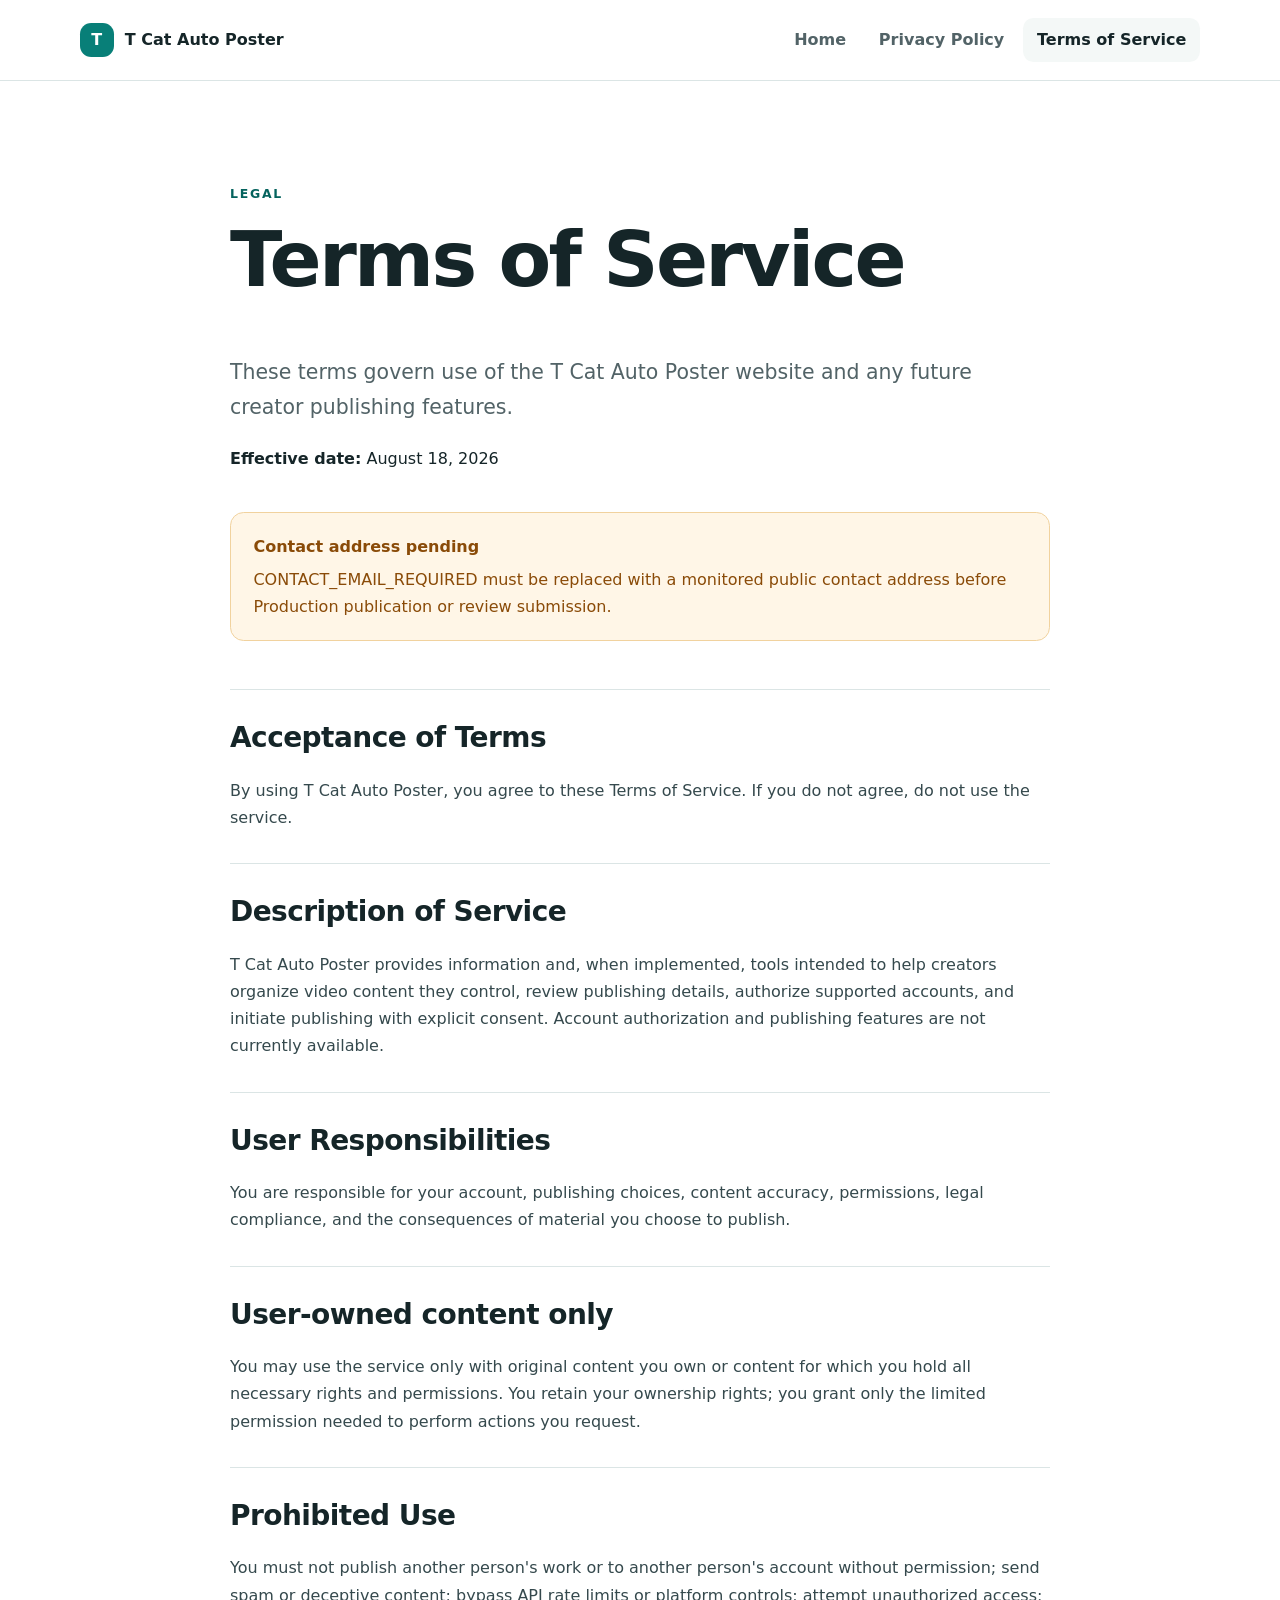
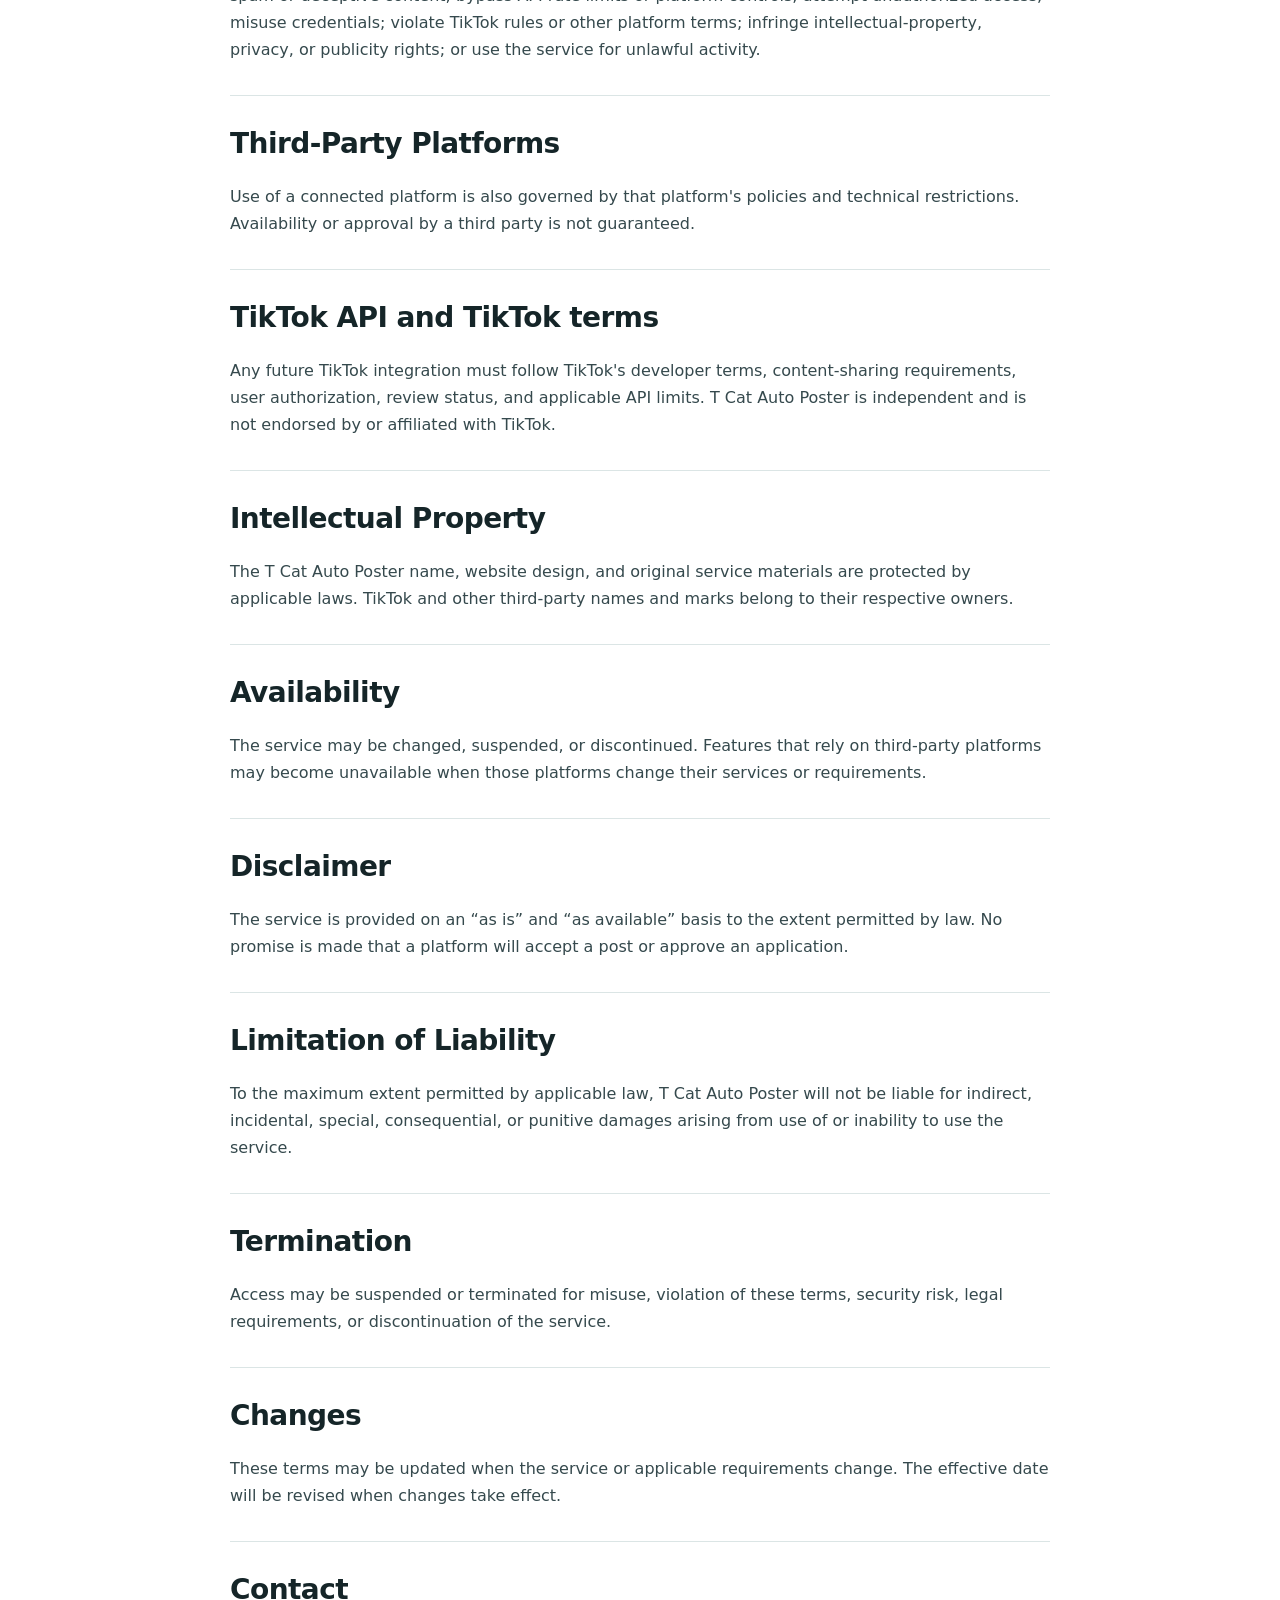
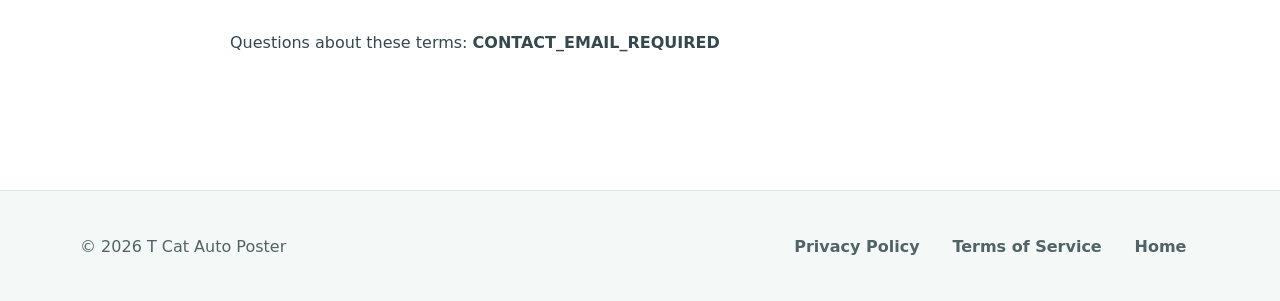
==== terms.html @ f486d616 "feat: add T Cat Auto Poster review website" ====
<!doctype html>
<html lang="en">
<head>
  <meta charset="UTF-8">
  <meta name="viewport" content="width=device-width, initial-scale=1">
  <meta name="description" content="Terms of Service for T Cat Auto Poster.">
  <title>Terms of Service | T Cat Auto Poster</title>
  <link rel="stylesheet" href="styles.css">
</head>
<body>
  <a class="skip-link" href="#main-content">Skip to content</a>
  <header class="site-header">
    <div class="shell header-inner">
      <a class="brand" href="index.html" aria-label="T Cat Auto Poster home"><span class="brand-mark" aria-hidden="true">T</span><span>T Cat Auto Poster</span></a>
      <nav aria-label="Primary navigation">
        <a href="index.html">Home</a>
        <a href="privacy.html">Privacy Policy</a>
        <a aria-current="page" href="terms.html">Terms of Service</a>
      </nav>
    </div>
  </header>

  <main id="main-content" class="legal-main">
    <div class="shell legal-layout">
      <header class="legal-intro">
        <p class="eyebrow">Legal</p>
        <h1>Terms of Service</h1>
        <p class="lead">These terms govern use of the T Cat Auto Poster website and any future creator publishing features.</p>
        <p><strong>Effective date:</strong> August 18, 2026</p>
      </header>

      <aside class="notice" role="note">
        <strong>Contact address pending</strong>
        <p>CONTACT_EMAIL_REQUIRED must be replaced with a monitored public contact address before Production publication or review submission.</p>
      </aside>

      <article class="legal-copy">
        <section><h2>Acceptance of Terms</h2><p>By using T Cat Auto Poster, you agree to these Terms of Service. If you do not agree, do not use the service.</p></section>
        <section><h2>Description of Service</h2><p>T Cat Auto Poster provides information and, when implemented, tools intended to help creators organize video content they control, review publishing details, authorize supported accounts, and initiate publishing with explicit consent. Account authorization and publishing features are not currently available.</p></section>
        <section><h2>User Responsibilities</h2><p>You are responsible for your account, publishing choices, content accuracy, permissions, legal compliance, and the consequences of material you choose to publish.</p></section>
        <section><h2>User-owned content only</h2><p>You may use the service only with original content you own or content for which you hold all necessary rights and permissions. You retain your ownership rights; you grant only the limited permission needed to perform actions you request.</p></section>
        <section><h2>Prohibited Use</h2><p>You must not publish another person's work or to another person's account without permission; send spam or deceptive content; bypass API rate limits or platform controls; attempt unauthorized access; misuse credentials; violate TikTok rules or other platform terms; infringe intellectual-property, privacy, or publicity rights; or use the service for unlawful activity.</p></section>
        <section><h2>Third-Party Platforms</h2><p>Use of a connected platform is also governed by that platform's policies and technical restrictions. Availability or approval by a third party is not guaranteed.</p></section>
        <section><h2>TikTok API and TikTok terms</h2><p>Any future TikTok integration must follow TikTok's developer terms, content-sharing requirements, user authorization, review status, and applicable API limits. T Cat Auto Poster is independent and is not endorsed by or affiliated with TikTok.</p></section>
        <section><h2>Intellectual Property</h2><p>The T Cat Auto Poster name, website design, and original service materials are protected by applicable laws. TikTok and other third-party names and marks belong to their respective owners.</p></section>
        <section><h2>Availability</h2><p>The service may be changed, suspended, or discontinued. Features that rely on third-party platforms may become unavailable when those platforms change their services or requirements.</p></section>
        <section><h2>Disclaimer</h2><p>The service is provided on an “as is” and “as available” basis to the extent permitted by law. No promise is made that a platform will accept a post or approve an application.</p></section>
        <section><h2>Limitation of Liability</h2><p>To the maximum extent permitted by applicable law, T Cat Auto Poster will not be liable for indirect, incidental, special, consequential, or punitive damages arising from use of or inability to use the service.</p></section>
        <section><h2>Termination</h2><p>Access may be suspended or terminated for misuse, violation of these terms, security risk, legal requirements, or discontinuation of the service.</p></section>
        <section><h2>Changes</h2><p>These terms may be updated when the service or applicable requirements change. The effective date will be revised when changes take effect.</p></section>
        <section><h2>Contact</h2><p>Questions about these terms: <strong>CONTACT_EMAIL_REQUIRED</strong></p></section>
      </article>
    </div>
  </main>

  <footer class="site-footer">
    <div class="shell footer-inner"><p>© 2026 T Cat Auto Poster</p><nav aria-label="Legal navigation"><a href="privacy.html">Privacy Policy</a><a href="terms.html">Terms of Service</a><a href="index.html">Home</a></nav></div>
  </footer>
</body>
</html>
---- styles.css ----
:root {
  --ink: #152528;
  --muted: #526367;
  --line: #dbe5e5;
  --surface: #f4f8f7;
  --accent: #087f78;
  --accent-dark: #05635e;
  --accent-soft: #dff3f0;
  --warning: #8a4b08;
  --warning-bg: #fff6e7;
  --radius: 1.25rem;
  --shadow: 0 24px 70px rgba(20, 51, 52, 0.1);
}

* { box-sizing: border-box; }

html { scroll-behavior: auto; }

body {
  margin: 0;
  color: var(--ink);
  background: #fff;
  font-family: Inter, ui-sans-serif, system-ui, -apple-system, BlinkMacSystemFont, "Segoe UI", sans-serif;
  font-size: 1rem;
  line-height: 1.7;
  overflow-wrap: break-word;
}

a { color: var(--accent-dark); text-underline-offset: 0.2em; }
a:hover { color: var(--accent); }
a:focus-visible { outline: 3px solid #f2b84b; outline-offset: 3px; border-radius: 0.2rem; }

h1, h2, h3, p { margin-top: 0; }
h1, h2 { letter-spacing: -0.035em; line-height: 1.12; }
h1 { max-width: 13ch; font-size: clamp(2.6rem, 7vw, 5.4rem); }
h2 { font-size: clamp(1.9rem, 4vw, 3.1rem); }

.shell { width: min(1120px, calc(100% - 3rem)); margin-inline: auto; }
.narrow { max-width: 780px; margin-inline: auto; }
.skip-link { position: fixed; left: 1rem; top: -5rem; z-index: 10; padding: 0.7rem 1rem; background: var(--ink); color: #fff; }
.skip-link:focus { top: 1rem; }

.site-header { position: relative; z-index: 2; border-bottom: 1px solid var(--line); background: rgba(255, 255, 255, 0.98); }
.header-inner, .footer-inner { min-height: 80px; display: flex; align-items: center; justify-content: space-between; gap: 2rem; }
.brand { min-height: 44px; display: inline-flex; align-items: center; gap: 0.7rem; color: var(--ink); font-weight: 750; text-decoration: none; }
.brand-mark { width: 2.1rem; height: 2.1rem; display: grid; place-items: center; border-radius: 0.7rem; color: #fff; background: var(--accent); font-size: 1rem; }
nav { display: flex; align-items: center; gap: 0.35rem; }
nav a { min-height: 44px; display: inline-flex; align-items: center; padding: 0.55rem 0.85rem; border-radius: 0.65rem; color: var(--muted); font-weight: 650; text-decoration: none; }
nav a:hover, nav a[aria-current="page"] { color: var(--ink); background: var(--surface); }

.hero { overflow: hidden; padding: clamp(5rem, 10vw, 8.5rem) 0; background: radial-gradient(circle at 88% 20%, var(--accent-soft), transparent 32%), linear-gradient(145deg, #fff 45%, #f5faf9); }
.hero-grid { display: grid; grid-template-columns: minmax(0, 1.45fr) minmax(280px, 0.65fr); gap: clamp(3rem, 8vw, 7rem); align-items: center; }
.hero-grid > *, .split > * { min-width: 0; }
.eyebrow { margin-bottom: 0.8rem; color: var(--accent-dark); font-size: 0.78rem; font-weight: 800; letter-spacing: 0.14em; text-transform: uppercase; }
.lead { max-width: 62ch; color: var(--muted); font-size: clamp(1.08rem, 2vw, 1.28rem); }
.button { min-height: 48px; display: inline-flex; align-items: center; margin-top: 1rem; padding: 0.65rem 1.1rem; border-radius: 0.7rem; color: #fff; background: var(--accent); font-weight: 750; text-decoration: none; }
.button:hover { color: #fff; background: var(--accent-dark); }
.hero-card { width: 100%; padding: 2rem; border: 1px solid rgba(8, 127, 120, 0.18); border-radius: var(--radius); background: rgba(255, 255, 255, 0.9); box-shadow: var(--shadow); }
.card-label { color: var(--muted); font-size: 0.9rem; font-weight: 700; }
.check-list, .plain-list { margin: 0; padding: 0; list-style: none; }
.check-list li { position: relative; padding: 0.8rem 0 0.8rem 2rem; border-top: 1px solid var(--line); font-weight: 700; }
.check-list li::before { content: "✓"; position: absolute; left: 0.2rem; color: var(--accent); }

.section { padding: clamp(4.5rem, 8vw, 7rem) 0; }
.section-muted { background: var(--surface); }
.steps { margin: 3rem 0 0; padding: 0; display: grid; grid-template-columns: repeat(4, 1fr); gap: 1rem; list-style: none; }
.steps li { min-height: 245px; padding: 1.5rem; border: 1px solid var(--line); border-radius: 1rem; background: #fff; }
.steps span { display: block; margin-bottom: 2.5rem; color: var(--accent); font-size: 0.8rem; font-weight: 850; letter-spacing: 0.12em; }
.steps strong { display: block; margin-bottom: 0.7rem; font-size: 1.05rem; line-height: 1.35; }
.steps p { color: var(--muted); font-size: 0.94rem; }
.split { display: grid; grid-template-columns: 0.8fr 1.2fr; gap: clamp(2.5rem, 8vw, 7rem); }
.plain-list li { padding: 1rem 0; border-top: 1px solid var(--line); }
.plain-list li:last-child { border-bottom: 1px solid var(--line); }
.status-section { padding-top: 0; }
.status-card { display: grid; grid-template-columns: auto 1fr; gap: 1.25rem; padding: clamp(1.5rem, 4vw, 2.5rem); border-radius: var(--radius); background: var(--ink); color: #fff; }
.status-card .eyebrow { color: #82d8cf; }
.status-card h2 { font-size: clamp(1.6rem, 3vw, 2.4rem); }
.status-card p:last-child { max-width: 75ch; color: #cedbdb; }
.status-dot { width: 0.75rem; height: 0.75rem; margin-top: 0.35rem; border-radius: 50%; background: #82d8cf; box-shadow: 0 0 0 7px rgba(130, 216, 207, 0.12); }

.legal-main { padding: clamp(4rem, 8vw, 7rem) 0; }
.legal-layout { max-width: 820px; }
.legal-intro { margin-bottom: 2.5rem; }
.legal-intro h1 { max-width: none; font-size: clamp(2.7rem, 7vw, 4.8rem); }
.notice { margin-bottom: 3rem; padding: 1.25rem 1.4rem; border: 1px solid #f1d29e; border-radius: 0.85rem; background: var(--warning-bg); color: var(--warning); }
.notice p { margin: 0.35rem 0 0; }
.legal-copy section { padding: 2rem 0; border-top: 1px solid var(--line); }
.legal-copy h2 { font-size: clamp(1.35rem, 3vw, 1.75rem); letter-spacing: -0.02em; }
.legal-copy p { margin-bottom: 0; color: #35494d; }

.site-footer { border-top: 1px solid var(--line); background: var(--surface); }
.footer-inner { min-height: 110px; }
.footer-inner p { margin: 0; color: var(--muted); }

@media (max-width: 820px) {
  .header-inner { align-items: flex-start; flex-direction: column; padding-block: 1rem; gap: 0.5rem; }
  nav { width: 100%; flex-wrap: wrap; }
  nav a { padding-inline: 0.65rem; }
  .hero-grid, .split { grid-template-columns: 1fr; }
  .hero-card { max-width: 520px; }
  .steps { grid-template-columns: repeat(2, 1fr); }
  .footer-inner { align-items: flex-start; flex-direction: column; justify-content: center; padding-block: 1.5rem; gap: 0.6rem; }
}

@media (max-width: 480px) {
  .shell { width: min(100% - 2rem, 1120px); }
  .brand { font-size: 0.95rem; }
  nav { gap: 0.15rem; }
  nav a { padding-inline: 0.5rem; font-size: 0.86rem; }
  .hero { padding-block: 4rem; }
  h1 { font-size: clamp(2.45rem, 14vw, 3.6rem); }
  .steps { grid-template-columns: 1fr; }
  .steps li { min-height: 0; }
  .steps span { margin-bottom: 1.4rem; }
  .status-card { grid-template-columns: 1fr; }
  .footer-inner nav { align-items: flex-start; flex-direction: column; }
}

@media (prefers-reduced-motion: reduce) {
  *, *::before, *::after { scroll-behavior: auto !important; }
}
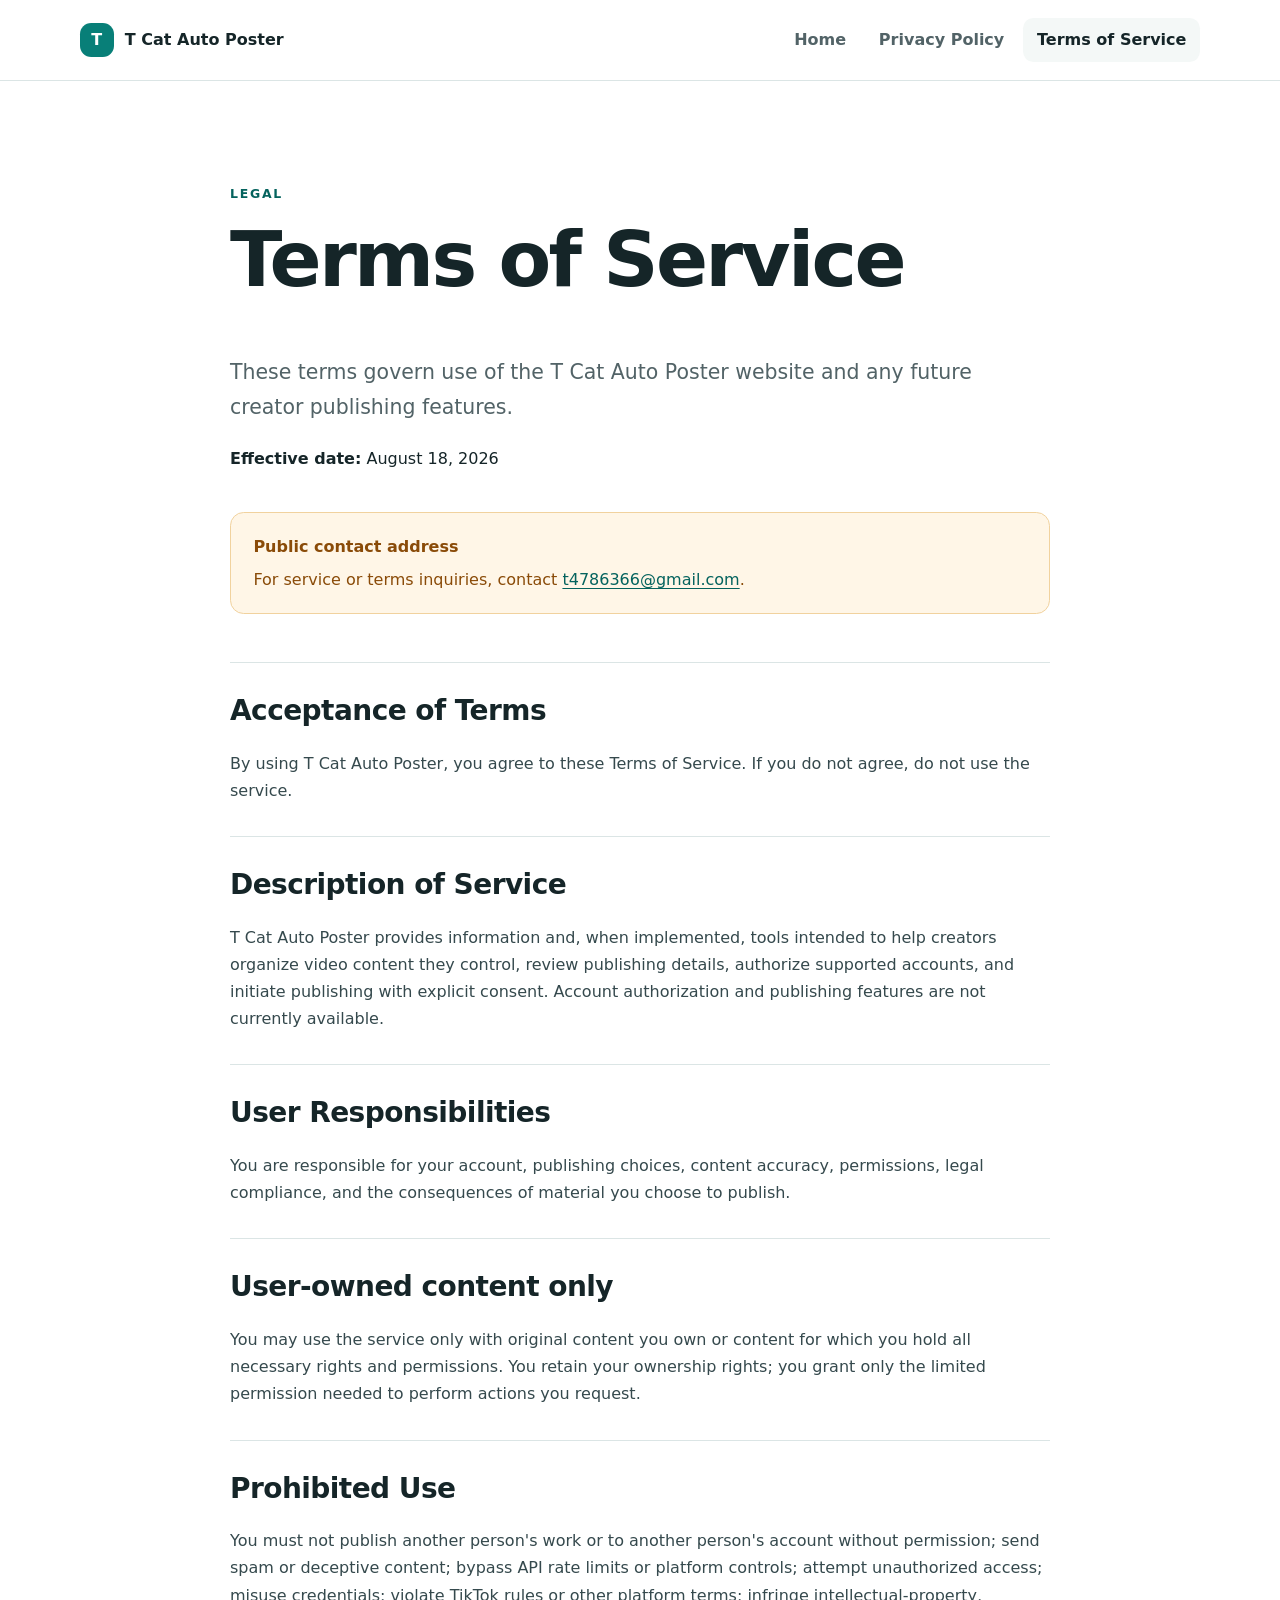
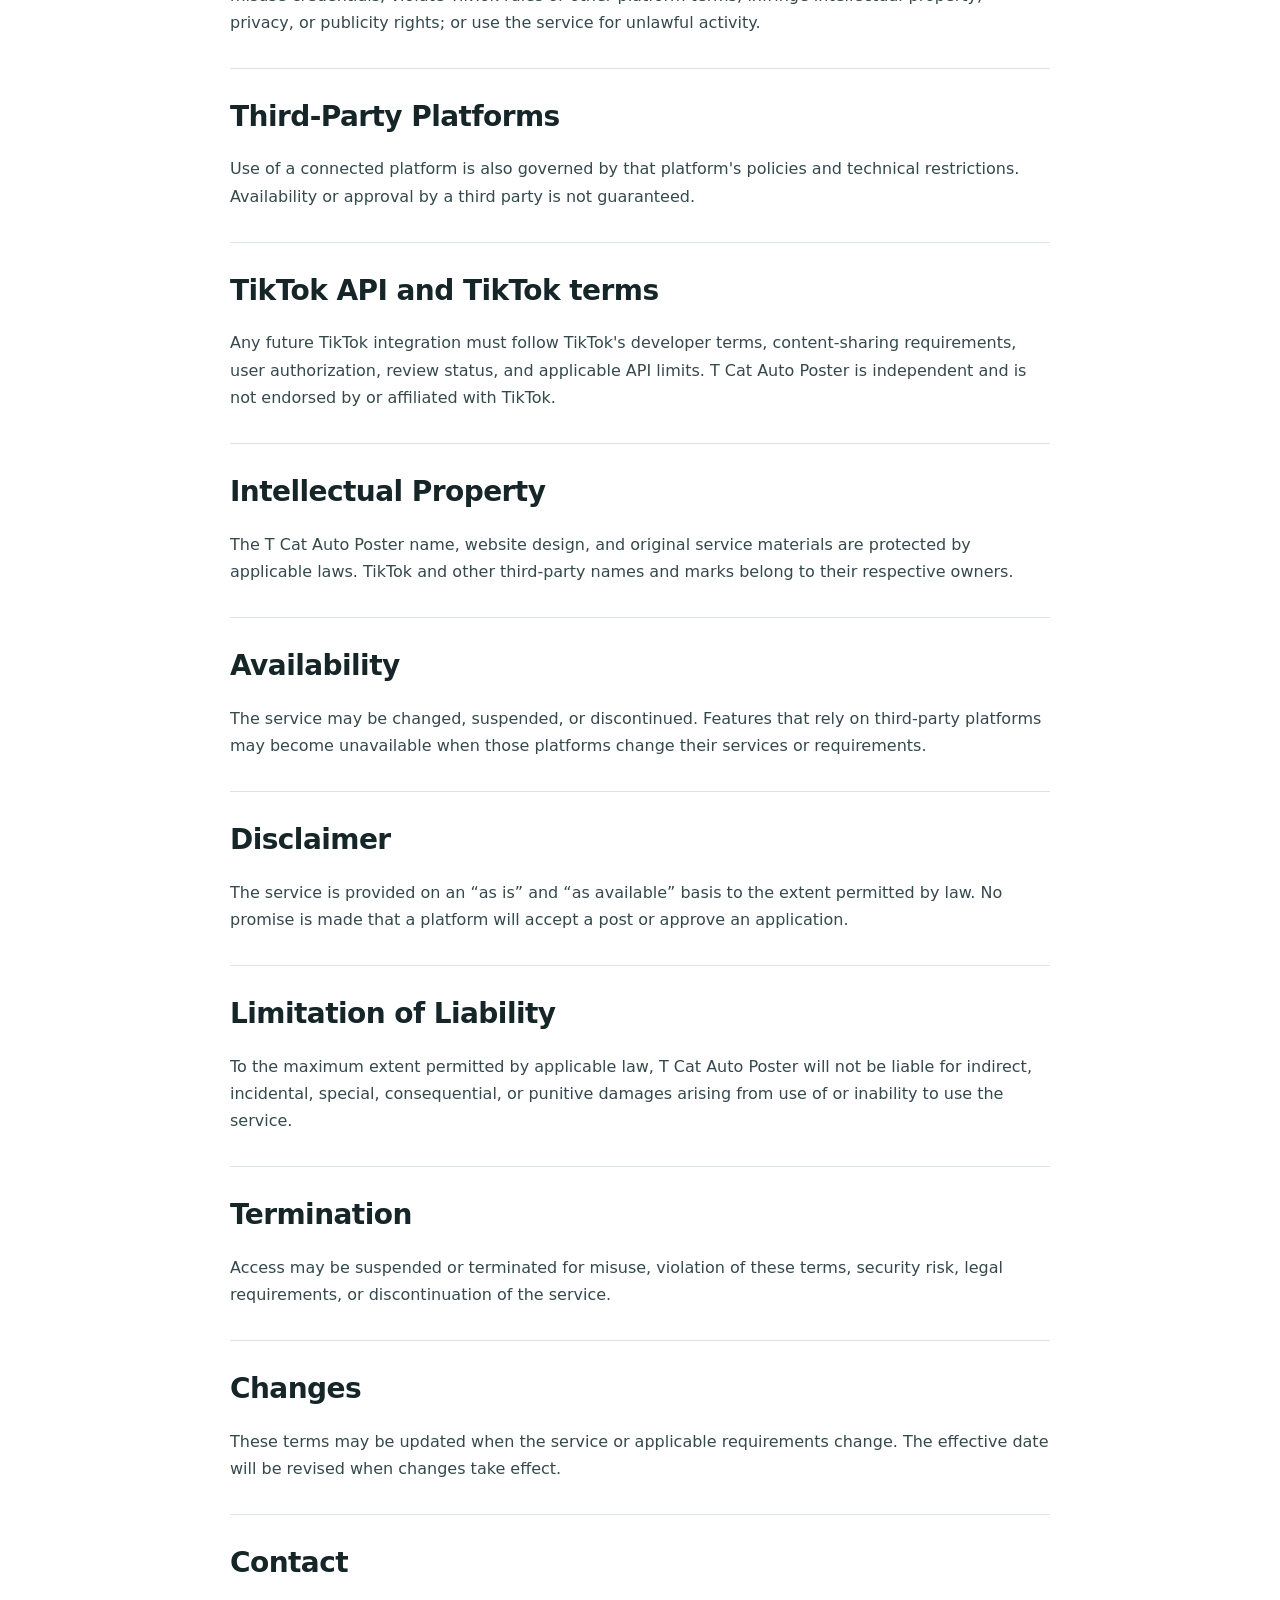
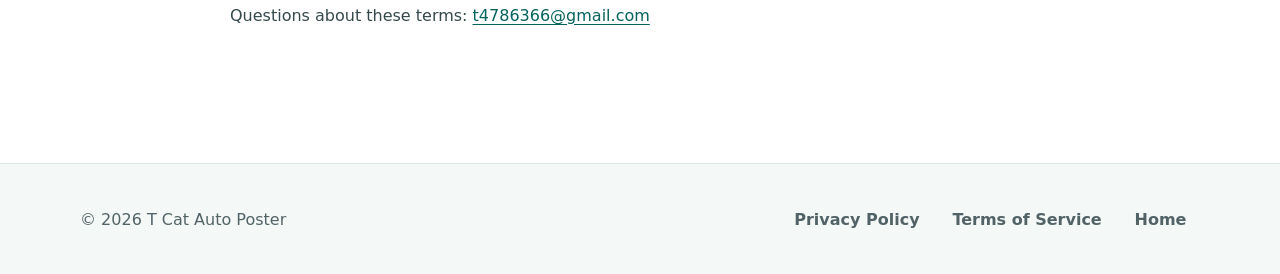
==== commit 641da0cf: "chore: add public support contact" ====
--- a/terms.html
+++ b/terms.html
@@ -30,8 +30,8 @@
       </header>
 
       <aside class="notice" role="note">
-        <strong>Contact address pending</strong>
-        <p>CONTACT_EMAIL_REQUIRED must be replaced with a monitored public contact address before Production publication or review submission.</p>
+        <strong>Public contact address</strong>
+        <p>For service or terms inquiries, contact <a href="mailto:t4786366@gmail.com">t4786366@gmail.com</a>.</p>
       </aside>
 
       <article class="legal-copy">
@@ -48,7 +48,7 @@
         <section><h2>Limitation of Liability</h2><p>To the maximum extent permitted by applicable law, T Cat Auto Poster will not be liable for indirect, incidental, special, consequential, or punitive damages arising from use of or inability to use the service.</p></section>
         <section><h2>Termination</h2><p>Access may be suspended or terminated for misuse, violation of these terms, security risk, legal requirements, or discontinuation of the service.</p></section>
         <section><h2>Changes</h2><p>These terms may be updated when the service or applicable requirements change. The effective date will be revised when changes take effect.</p></section>
-        <section><h2>Contact</h2><p>Questions about these terms: <strong>CONTACT_EMAIL_REQUIRED</strong></p></section>
+        <section><h2>Contact</h2><p>Questions about these terms: <a href="mailto:t4786366@gmail.com">t4786366@gmail.com</a></p></section>
       </article>
     </div>
   </main>
